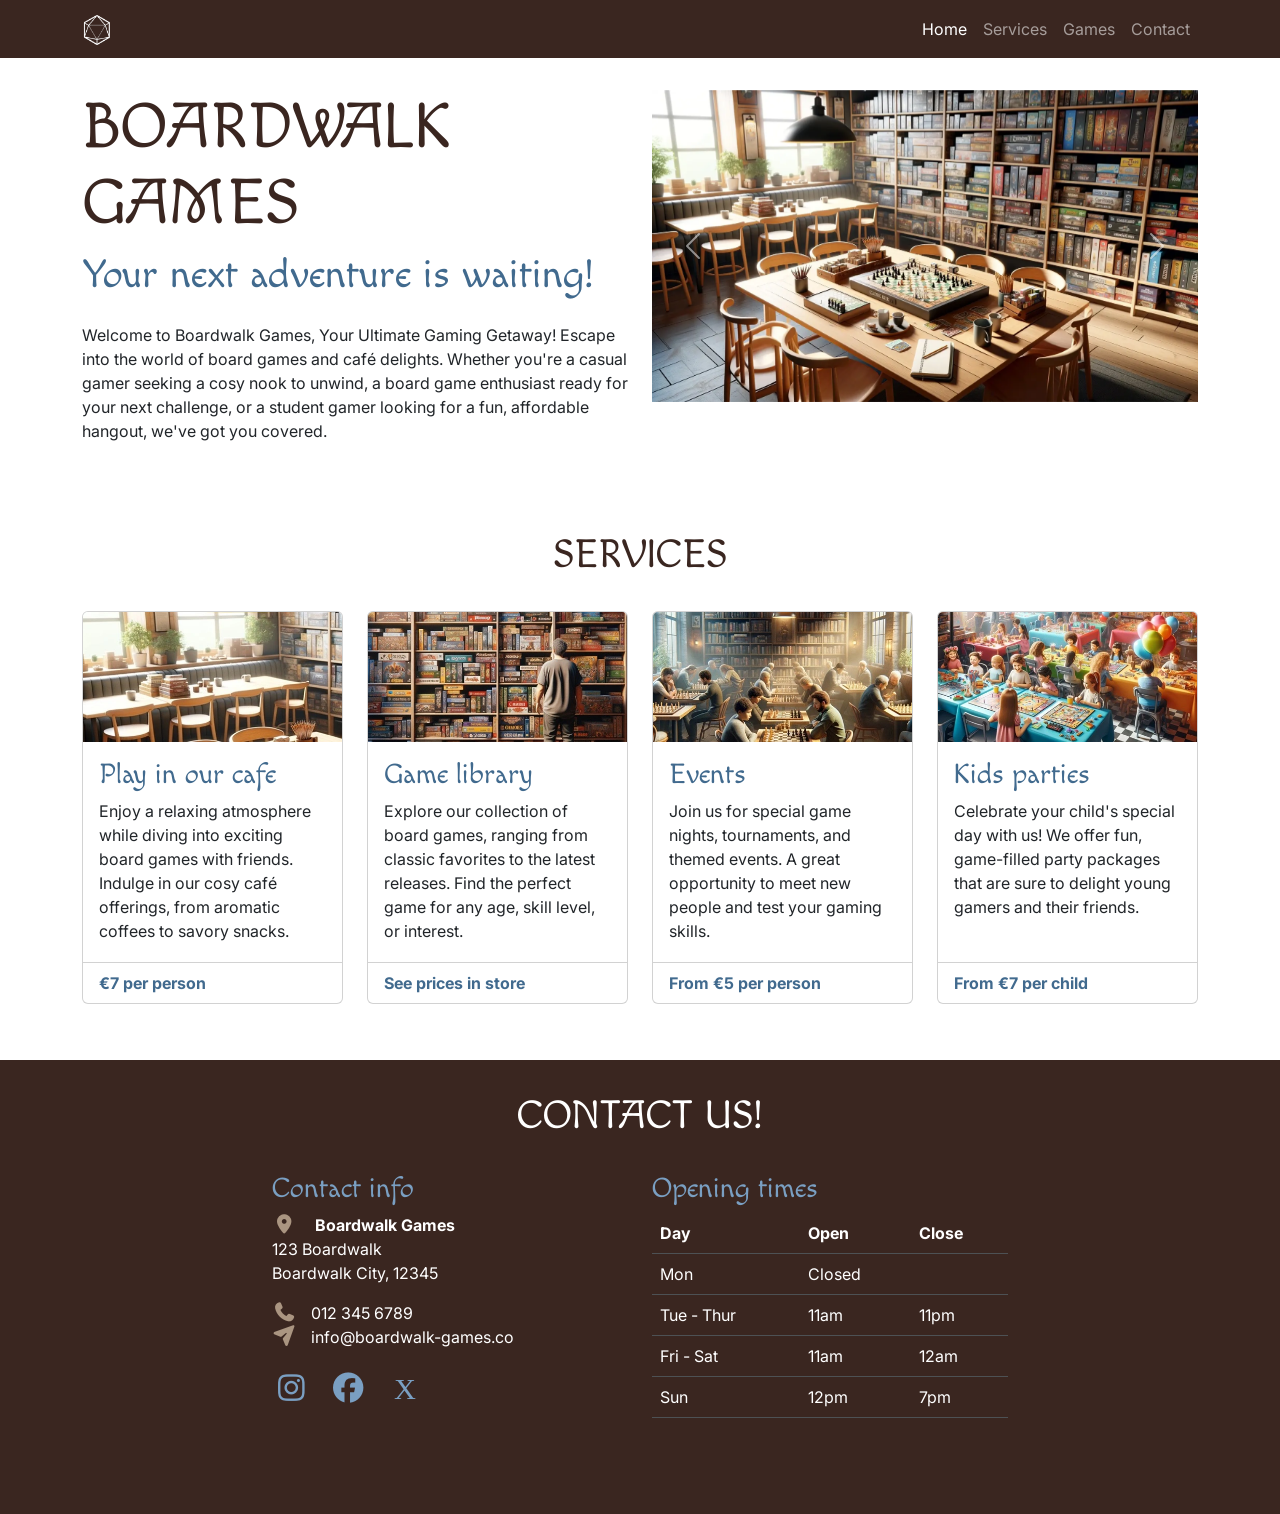
==== index.html @ 3761c01d "Add contact section to home page and games library" ====
<!DOCTYPE html>
<html lang="en">

<head>
    <meta charset="UTF-8">
    <meta name="viewport" content="width=device-width, initial-scale=1.0">
    <meta name="description"
        content="Boardwalk Games, your ultimate gaming retreat!  Perfect for casual gamers, enthusiasts, and student gatherings.  Visit us for your next adventure in board gaming.">
    <title>Boardwalk Games | Home</title> <!-- favicon -->
    <link rel="apple-touch-icon" sizes="180x180" href="assets/favicon/apple-touch-icon.png">
    <link rel="icon" type="image/png" sizes="32x32" href="assets/favicon/favicon-32x32.png">
    <link rel="icon" type="image/png" sizes="16x16" href="assets/favicon/favicon-16x16.png">
    <!-- stylesheet -->
    <link rel="stylesheet" href="vendor/bootstrap/bootstrap.min.css">
    <link rel="stylesheet" href="assets/css/style.css">
    <!-- Font-Awesome stylesheet -->
    <link rel="stylesheet" href="vendor/font-awesome/css/all.min.css">
</head>

<!-- Classes on body work with mt-auto on footer to keep it down at the bottom -->

<body class="d-flex flex-column min-vh-100">

    <!-- Navigation bar -->
    <nav id="navbar" class="navbar navbar-expand-lg" data-bs-theme="dark">
        <div class="container">
            <a class="navbar-brand" href=".">
                <img src="assets/images/logo-sm-white.png" alt="Boardwalk Games logo" class="logo">
            </a>
            <button class="navbar-toggler" type="button" data-bs-toggle="collapse"
                data-bs-target="#navbarSupportedContent" aria-controls="navbarSupportedContent" aria-expanded="false"
                aria-label="Toggle navigation">
                <span class="navbar-toggler-icon"></span>
            </button>
            <div class="collapse navbar-collapse" id="navbarSupportedContent">
                <ul class="navbar-nav ms-auto">
                    <li class="nav-item">
                        <a class="nav-link active" aria-current="page" href=".">Home</a>
                    </li>
                    <li class="nav-item">
                        <a class="nav-link" href="#services">Services</a>
                    </li>
                    <li class="nav-item">
                        <a class="nav-link" href="game-library.html">Games</a>
                    </li>
                    <li class="nav-item">
                        <a class="nav-link" href="#contact">Contact</a>
                    </li>
                </ul>
            </div>
        </div>
    </nav>

    <!-- Header with carousel -->
    <header id="header" class="container section">
        <div class="row">
            <div class="col-12 col-xl-6 text-center text-xl-start">
                <h1 class="display-3">Boardwalk Games</h1>
                <p class="lead display-6 subheading-colour">Your next adventure is waiting!</p>
                <p class="my-4">Welcome to Boardwalk Games, Your Ultimate Gaming Getaway! Escape into the world of board
                    games and café delights. Whether you're a casual gamer seeking a cosy nook to unwind, a board game
                    enthusiast ready for your next challenge, or a student gamer looking for a fun, affordable hangout,
                    we've got you covered.</p>
            </div>
            <div class="col-12 col-xl-6">
                <!-- Bootstrap carousel -->
                <div id="carousel" class="carousel slide" data-bs-ride="carousel">
                    <div class="carousel-inner">
                        <div class="carousel-item active">
                            <img src="assets/images/boardwalk-games-carousel-image-1.webp" class="d-block w-100"
                                alt="The inside of Boardwalk Games with bookshelves filled with boardgames, and wooden tables to play at">
                        </div>
                        <div class="carousel-item">
                            <img src="assets/images/boardwalk-games-carousel-image-2.webp" class="d-block w-100"
                                alt="The inside of Boardwalk Games with bookshelves filled with boardgames, and wooden tables to play at">
                        </div>
                        <div class="carousel-item">
                            <img src="assets/images/boardwalk-games-carousel-image-3.webp" class="d-block w-100"
                                alt="The inside of Boardwalk Games with bookshelves filled with boardgames, and wooden tables to play at">
                        </div>
                        <div class="carousel-item">
                            <img src="assets/images/boardwalk-games-carousel-image-4.webp" class="d-block w-100"
                                alt="The back-room at Boardwalk Games set up for a Dungeons and Dragons evening">
                        </div>
                        <div class="carousel-item">
                            <img src="assets/images/boardwalk-games-carousel-image-5.webp" class="d-block w-100"
                                alt="A cup of steaming coffee on a wooden table, some playing cards, and a notebook.">
                        </div>
                        <div class="carousel-item">
                            <img src="assets/images/boardwalk-games-carousel-image-6.webp" class="d-block w-100"
                                alt="Students playing a card game at Boardwalk Games">
                        </div>
                    </div>
                    <button class="carousel-control-prev" type="button" data-bs-target="#carousel" data-bs-slide="prev">
                        <span class="carousel-control-prev-icon" aria-hidden="true"></span>
                        <span class="visually-hidden">Previous</span>
                    </button>
                    <button class="carousel-control-next" type="button" data-bs-target="#carousel" data-bs-slide="next">
                        <span class="carousel-control-next-icon" aria-hidden="true"></span>
                        <span class="visually-hidden">Next</span>
                    </button>
                </div>
            </div>
        </div>
    </header>

    <!-- main element, purely semantic -->
    <main>
        <!-- Services section -->
        <section id="services" class="container section">
            <div class="row">
                <div class="col-12 text-center">
                    <h2 class="display-6">Services</h2>
                </div>
                <div class="col-12 col-md-6 col-xl-3">
                    <div class="card">
                        <img src="assets/images/services-1.webp" class="card-img-top"
                            alt="Boardwalk games cafe table by a window, stacks of boardgames can be seen on the table">
                        <div class="card-body">
                            <h3 class="card-title subheading-colour">Play in our cafe</h3>
                            <p class="card-text">
                                Enjoy a relaxing atmosphere while diving into exciting board
                                games with friends. Indulge in our cosy café offerings, from
                                aromatic coffees to savory snacks.
                            </p>
                        </div>
                        <div class="card-footer">
                            <p class="mb-0">€7 per person</p>
                        </div>
                    </div>
                </div>
                <div class="col-12 col-md-6 col-xl-3">
                    <div class="card">
                        <img src="assets/images/services-2.webp" class="card-img-top"
                            alt="Board games stacked in bookshelves, a man can be seen browsing the shelves" />
                        <div class="card-body">
                            <!-- bootstrap cards come as h5 by default, changed to h3 to fit project heading hierarchy -->
                            <h3 class="card-title subheading-colour">Game library</h3>
                            <p class="card-text">
                                Explore our collection of board games, ranging from classic
                                favorites to the latest releases. Find the perfect game for
                                any age, skill level, or interest.
                            </p>
                        </div>
                        <div class="card-footer">
                            <p class="mb-0">See prices in store</p>
                        </div>
                    </div>
                </div>
                <div class="col-12 col-md-6 col-xl-3">
                    <div class="card">
                        <img src="assets/images/services-3.webp" class="card-img-top">
                        <div class="card-body">
                            <h3 class="card-title subheading-colour">Events</h3>
                            <p class="card-text">
                                Join us for special game nights, tournaments, and themed
                                events. A great opportunity to meet new people and test your
                                gaming skills.
                            </p>
                        </div>
                        <div class="card-footer">
                            <p class="mb-0">From €5 per person</p>
                        </div>
                    </div>
                </div>
                <div class="col-12 col-md-6 col-xl-3">
                    <div class="card">
                        <img src="assets/images/services-4.webp" class="card-img-top"
                            alt="A kids party being held at Boardwalk Games">
                        <div class="card-body">
                            <h3 class="card-title subheading-colour">Kids parties</h3>
                            <p class="card-text">
                                Celebrate your child's special day with us! We offer fun,
                                game-filled party packages that are sure to delight young
                                gamers and their friends.
                            </p>
                        </div>
                        <div class="card-footer">
                            <p class="mb-0">From €7 per child</p>
                        </div>
                    </div>
                </div>
            </div>
        </section>
    </main>

    <!-- footer - contact section -->
    <footer id="contact" class="mt-auto">
        <div class="container section">
            <div class="row justify-content-center">
                <div class="col-12 text-center">
                    <h2 class="display-6">Contact us!</h2>
                </div>
                <!-- Contact info -->
                <div class="col-12 col-md-6 col-xl-4">
                    <h3 class="subheading-colour">Contact info</h3>
                    <address>
                        <i class="fa-solid fa-location-dot"></i> <strong>Boardwalk Games</strong><br>
                        123 Boardwalk<br>
                        Boardwalk City, 12345<br>
                    </address>
                    <p><i class="fa-solid fa-phone"></i>012 345 6789<br>
                        <i class="fa-solid fa-paper-plane"></i>info@boardwalk-games.co
                    </p>
                    <div class="social-links my-4">
                        <a href="https://www.instagram.com/" target="_blank" rel="noopener"
                            aria-label="Visit our Instagram page (opens in a new tab)"><i
                                class="fa-brands fa-instagram"></i></a>
                        <a href="https://www.facebook.com/" target="_blank" rel="noopener"
                            aria-label="Visit our Facebook page (opens in a new tab)"><i
                                class="fa-brands fa-facebook"></i></a>
                        <a href="https://x.com/" target="_blank" rel="noopener"
                            aria-label="Visit our X page (opens in a new tab)"><i class="fa-brands fa-x"></i></a>
                    </div>
                </div>
                <!-- Opening times -->
                <div class="col-12 col-md-6 col-xl-4">
                    <h3 class="subheading-colour">Opening times</h3>
                    <table class="table table-dark">
                        <tr>
                            <th>Day</th>
                            <th>Open</th>
                            <th>Close</th>
                        </tr>
                        <tr>
                            <td>Mon</td>
                            <td>Closed</td>
                            <td></td>
                        </tr>
                        <tr>
                            <td>Tue - Thur</td>
                            <td>11am</td>
                            <td>11pm</td>
                        </tr>
                        <tr>
                            <td>Fri - Sat</td>
                            <td>11am</td>
                            <td>12am</td>
                        </tr>
                        <tr>
                            <td>Sun</td>
                            <td>12pm</td>
                            <td>7pm</td>
                        </tr>
                    </table>
                </div>
            </div>
        </div>
    </footer>

    <script src="vendor/bootstrap/bootstrap.bundle.min.js"></script>
</body>

</html>
---- assets/css/style.css ----
@import url("https://fonts.bunny.net/css?family=inter:400,400i,700,700i|macondo:400");

:root {
    --primary-font: "Inter", sans-serif;
    --secondary-font: "Macondo", cursive;
    --primary-colour: #3a2620; /* dark brown */
    --secondary-colour: #aa9581; /* light brown */
    --highlight-colour: #416a8e; /* blue */
    --highlight-colour-light: #7a9fc2; /* light blue */
}

body {
    font-family: var(--primary-font);
}

h1,
h2,
h3 {
    font-family: var(--secondary-font);
    color: var(--primary-colour);
}

h1,
h2 {
    text-transform: uppercase;
}

h2 {
    margin-bottom: 2rem;
}

.subheading-colour {
    color: var(--highlight-colour);
}

.section {
    margin-top: 2rem;
    margin-bottom: 2rem;
}

/* navbar */
#navbar {
    background-color: var(--primary-colour);
}

#navbar .logo {
    width: 30px;
}

/* header */

#header .lead {
    font-family: var(--secondary-font);
}

/* services */

#services .card-footer {
    font-weight: bold;
    color: var(--highlight-colour);
    background-color: transparent;
}

#services .card {
    margin-bottom: 1.5rem;
}

/* games library */

.games .card-footer {
    background-color: transparent;
    border-width: 0;
}

.games .card {
    margin-bottom: 1.5rem;
}

.games .game-data-caption
{
    font-style: italic;
}

/* footer */

#contact {
    background-color: var(--primary-colour);
    color: white;
    padding-bottom: 3rem;
}

#contact h2 {
    color: white;
}

#contact .subheading-colour {
    color: var(--highlight-colour-light);
}

#contact i {
    color: var(--secondary-colour);
    font-size: 1.2rem;
    margin-right: 15px;
}

#contact .social-links i {
    color: var(--highlight-colour-light);
    font-size: 1.9rem;
    transition: color 0.3s ease-in-out;
}

#contact .social-links i:hover {
    color: var(--secondary-colour);
}

#contact .table-dark * {
    background-color: transparent;
}

/* Medium devices, tablets and up */
@media screen and (min-width: 768px) {
    /* Make the services cards the same height so the bases align */
    #services .card-body {
        min-height: 190px;
    }

    /* Make the game cards the same height so the bases align */
    #fav-games .card-body {
        min-height: 215px;
    }
}

/* Large devices, small laptops and up */
@media screen and (min-width: 992px) {
    /* Make the services cards the same height so the bases align */
    #services .card-body {
        min-height: auto;
    }

    /* Make the game cards the same height so the bases align */
    #fav-games .card-body {
        min-height: auto;
    }
}

/* Extra-large devices, laptops and up */
@media screen and (min-width: 1200px) {
    /* Make the services cards the same height so the bases align */
    #services .card-body {
        min-height: 220px;
    }

    /* Make the game cards the same height so the bases align */
    #fav-games .card-body {
        min-height: 270px;
    }
}

/* Extra-extra-large devices, larger laptops and up */
@media screen and (min-width: 1400px) {
    /* Make the services cards the same height so the bases align */
    #services .card-body {
        min-height: 200px;
    }

    /* Make the game cards the same height so the bases align */
    #new-games .card-body {
        min-height: 195px;
    }
    #fav-games .card-body {
        min-height: 220px;
    }
}

/* grid visualisation CSS for testing */
/*
.container,
.row {
    border: 2px solid black;
}

.col-12 {
    border: 2px solid white;
    background-color: lightgray;
}
*/
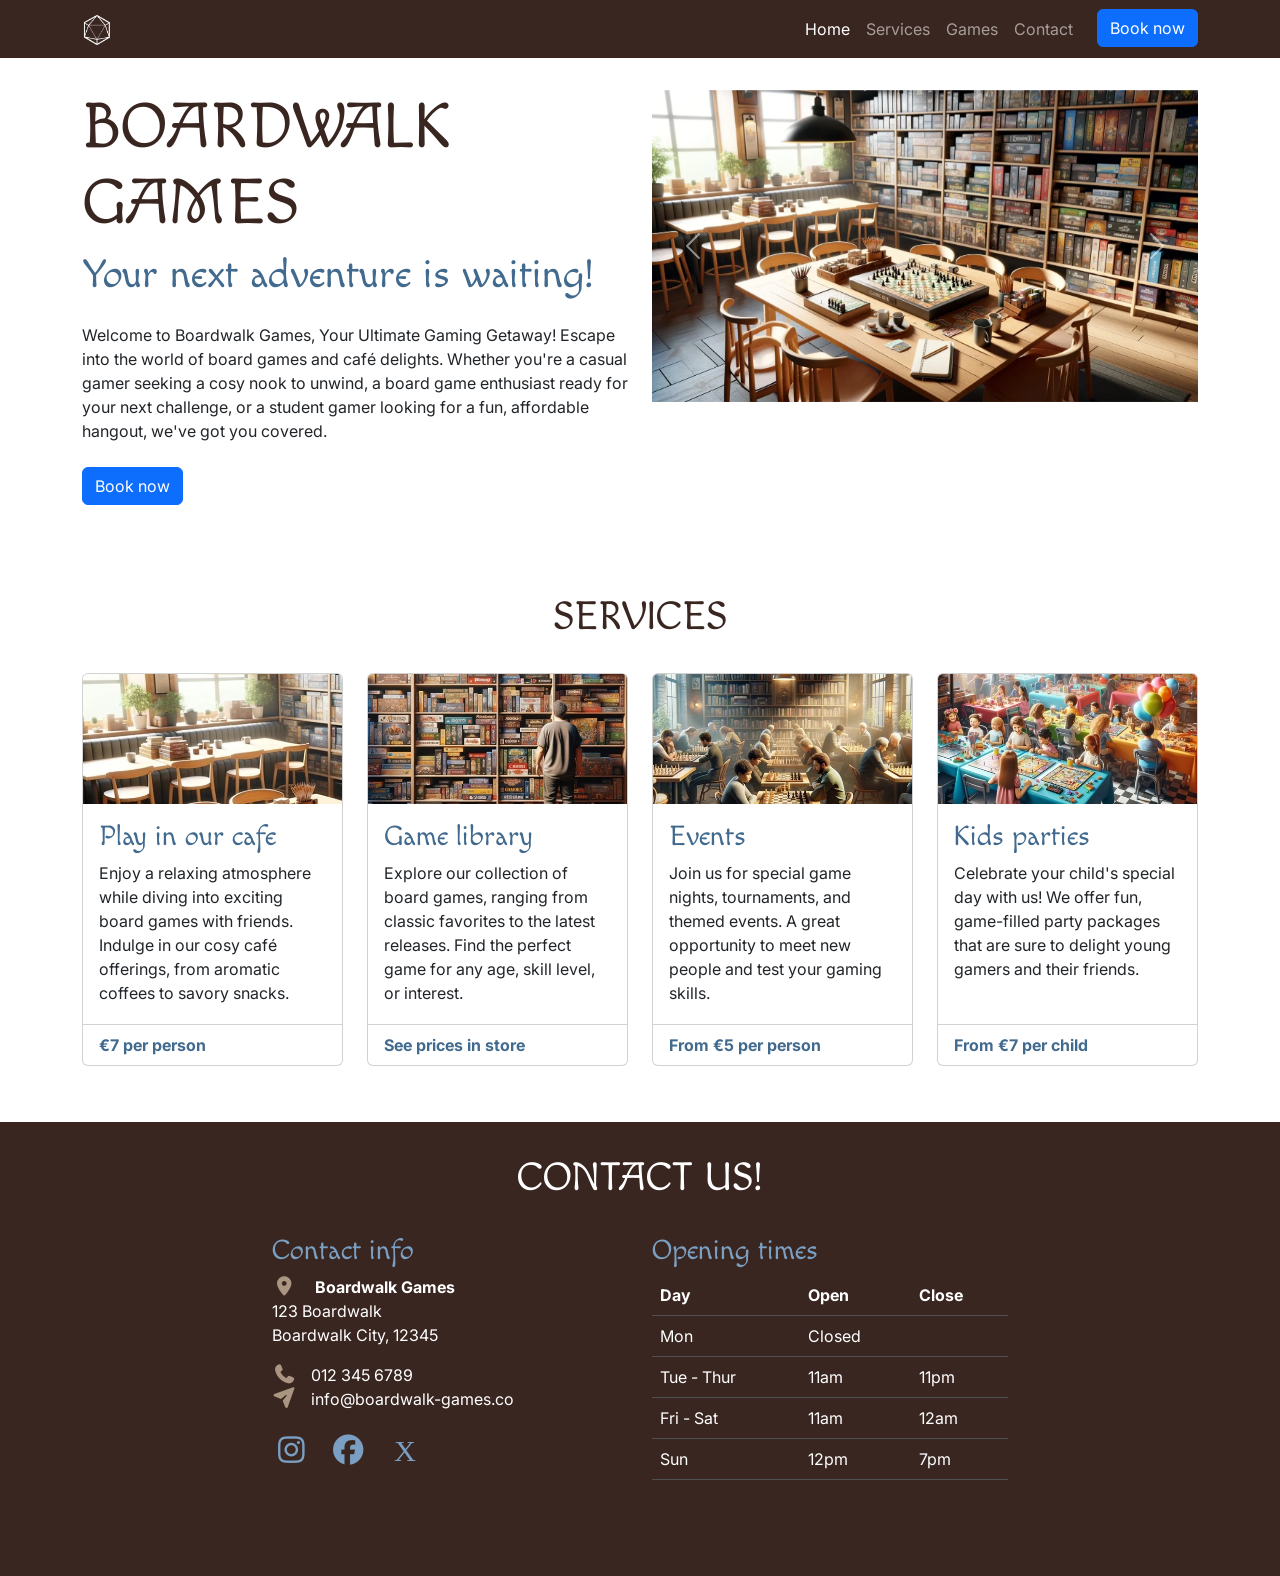
==== commit da24de38: "Add the booking page" ====
--- a/index.html
+++ b/index.html
@@ -46,6 +46,9 @@
                     <li class="nav-item">
                         <a class="nav-link" href="#contact">Contact</a>
                     </li>
+                    <li class="nav-item">
+                        <a class="btn btn-primary ms-lg-3" href="booking.html">Book now</a>
+                    </li>
                 </ul>
             </div>
         </div>
@@ -61,6 +64,7 @@
                     games and café delights. Whether you're a casual gamer seeking a cosy nook to unwind, a board game
                     enthusiast ready for your next challenge, or a student gamer looking for a fun, affordable hangout,
                     we've got you covered.</p>
+                    <a class="btn btn-primary mb-4" href="booking.html">Book now</a>
             </div>
             <div class="col-12 col-xl-6">
                 <!-- Bootstrap carousel -->
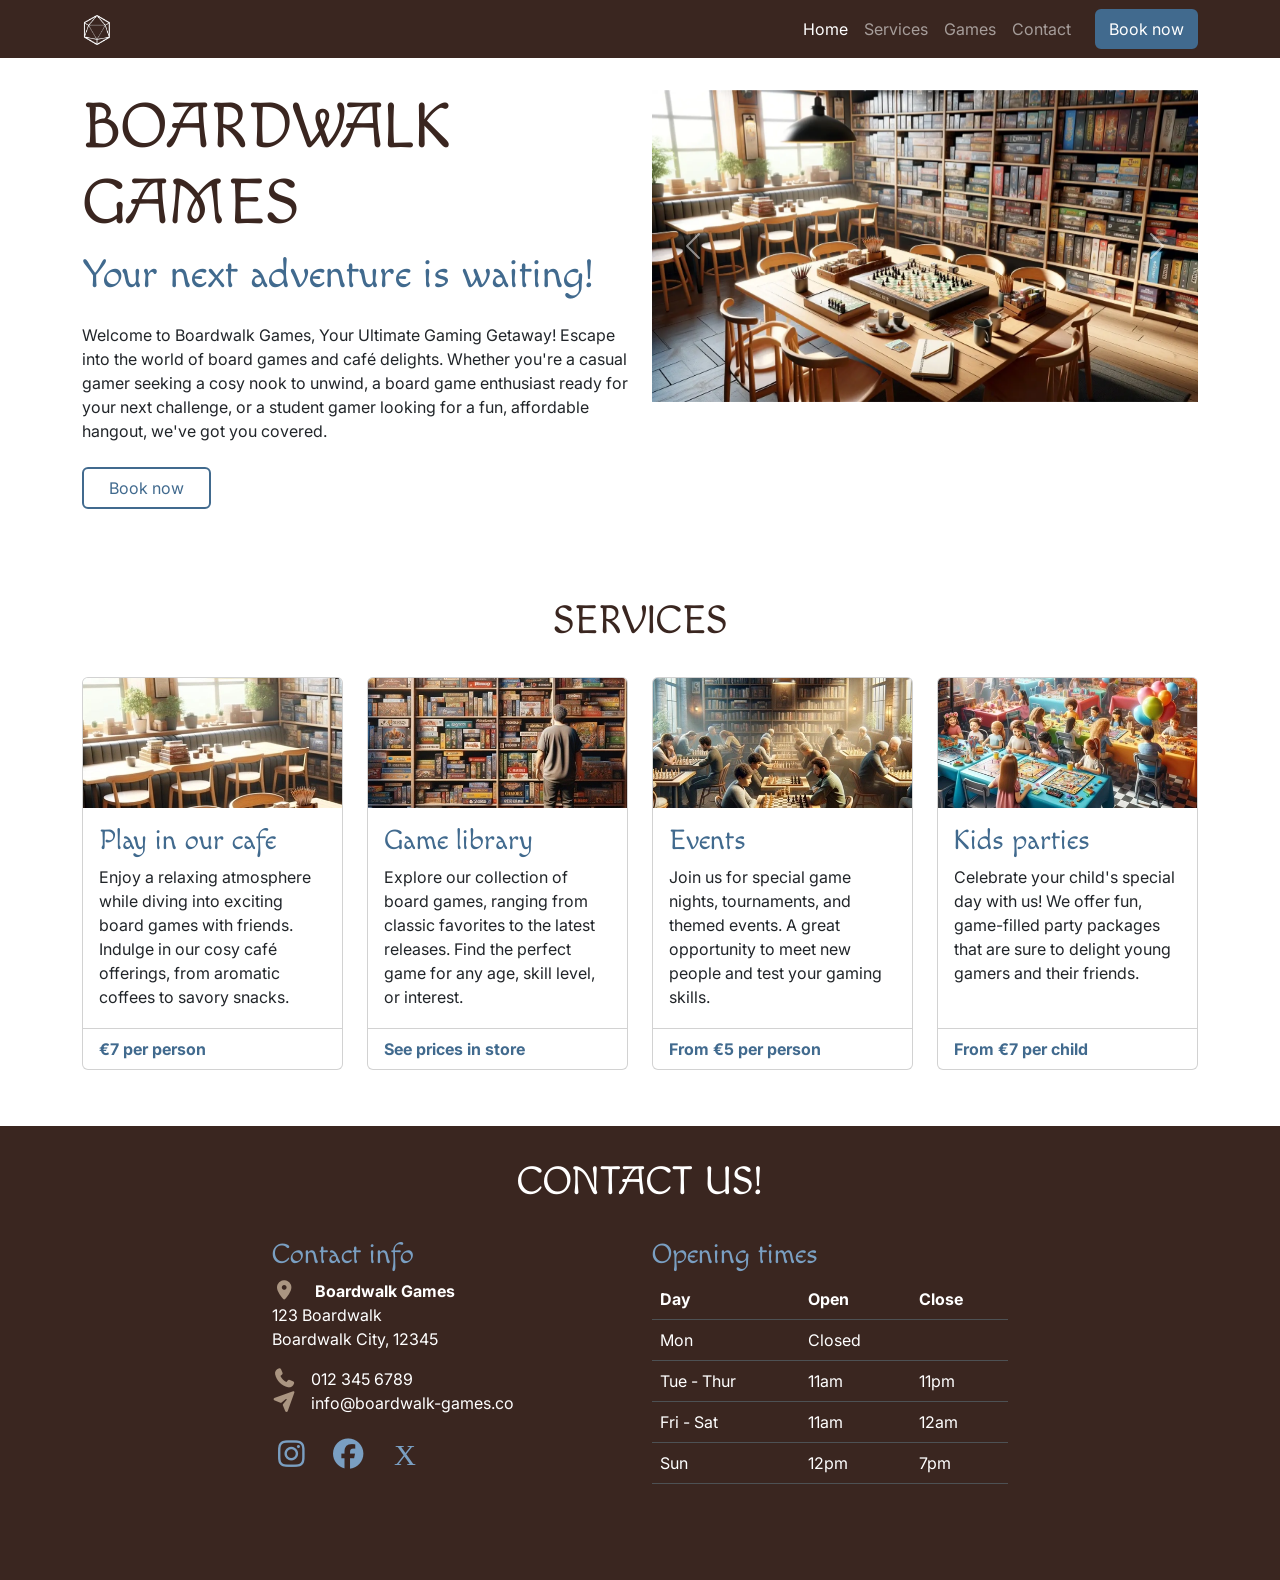
==== commit db818f71: "Style buttons to harmonise with rest of design" ====
--- a/index.html
+++ b/index.html
@@ -47,7 +47,7 @@
                         <a class="nav-link" href="#contact">Contact</a>
                     </li>
                     <li class="nav-item">
-                        <a class="btn btn-primary ms-lg-3" href="booking.html">Book now</a>
+                        <a class="btn custom-button-filled ms-lg-3" href="booking.html">Book now</a>
                     </li>
                 </ul>
             </div>
@@ -64,7 +64,7 @@
                     games and café delights. Whether you're a casual gamer seeking a cosy nook to unwind, a board game
                     enthusiast ready for your next challenge, or a student gamer looking for a fun, affordable hangout,
                     we've got you covered.</p>
-                    <a class="btn btn-primary mb-4" href="booking.html">Book now</a>
+                    <a class="btn custom-button-outline mb-4" href="booking.html">Book now</a>
             </div>
             <div class="col-12 col-xl-6">
                 <!-- Bootstrap carousel -->
--- a/assets/css/style.css
+++ b/assets/css/style.css
@@ -38,6 +38,32 @@
     margin-bottom: 2rem;
 }
 
+/* buttons */
+
+.custom-button-filled {
+    border: 2px solid var(--highlight-colour);
+    background-color: var(--highlight-colour);
+    color: white;
+}
+
+.custom-button-filled:hover {
+    border: 2px solid var(--secondary-colour);
+    background-color: var(--secondary-colour);
+    color: white;
+}
+
+.custom-button-outline {
+    border: 2px solid var(--highlight-colour);
+    color: var(--highlight-colour);
+    background-color: transparent;
+    padding: 7px 25px;
+}
+
+.custom-button-outline:hover {
+    color: white;
+    background-color: var(--highlight-colour);
+}
+
 /* navbar */
 #navbar {
     background-color: var(--primary-colour);
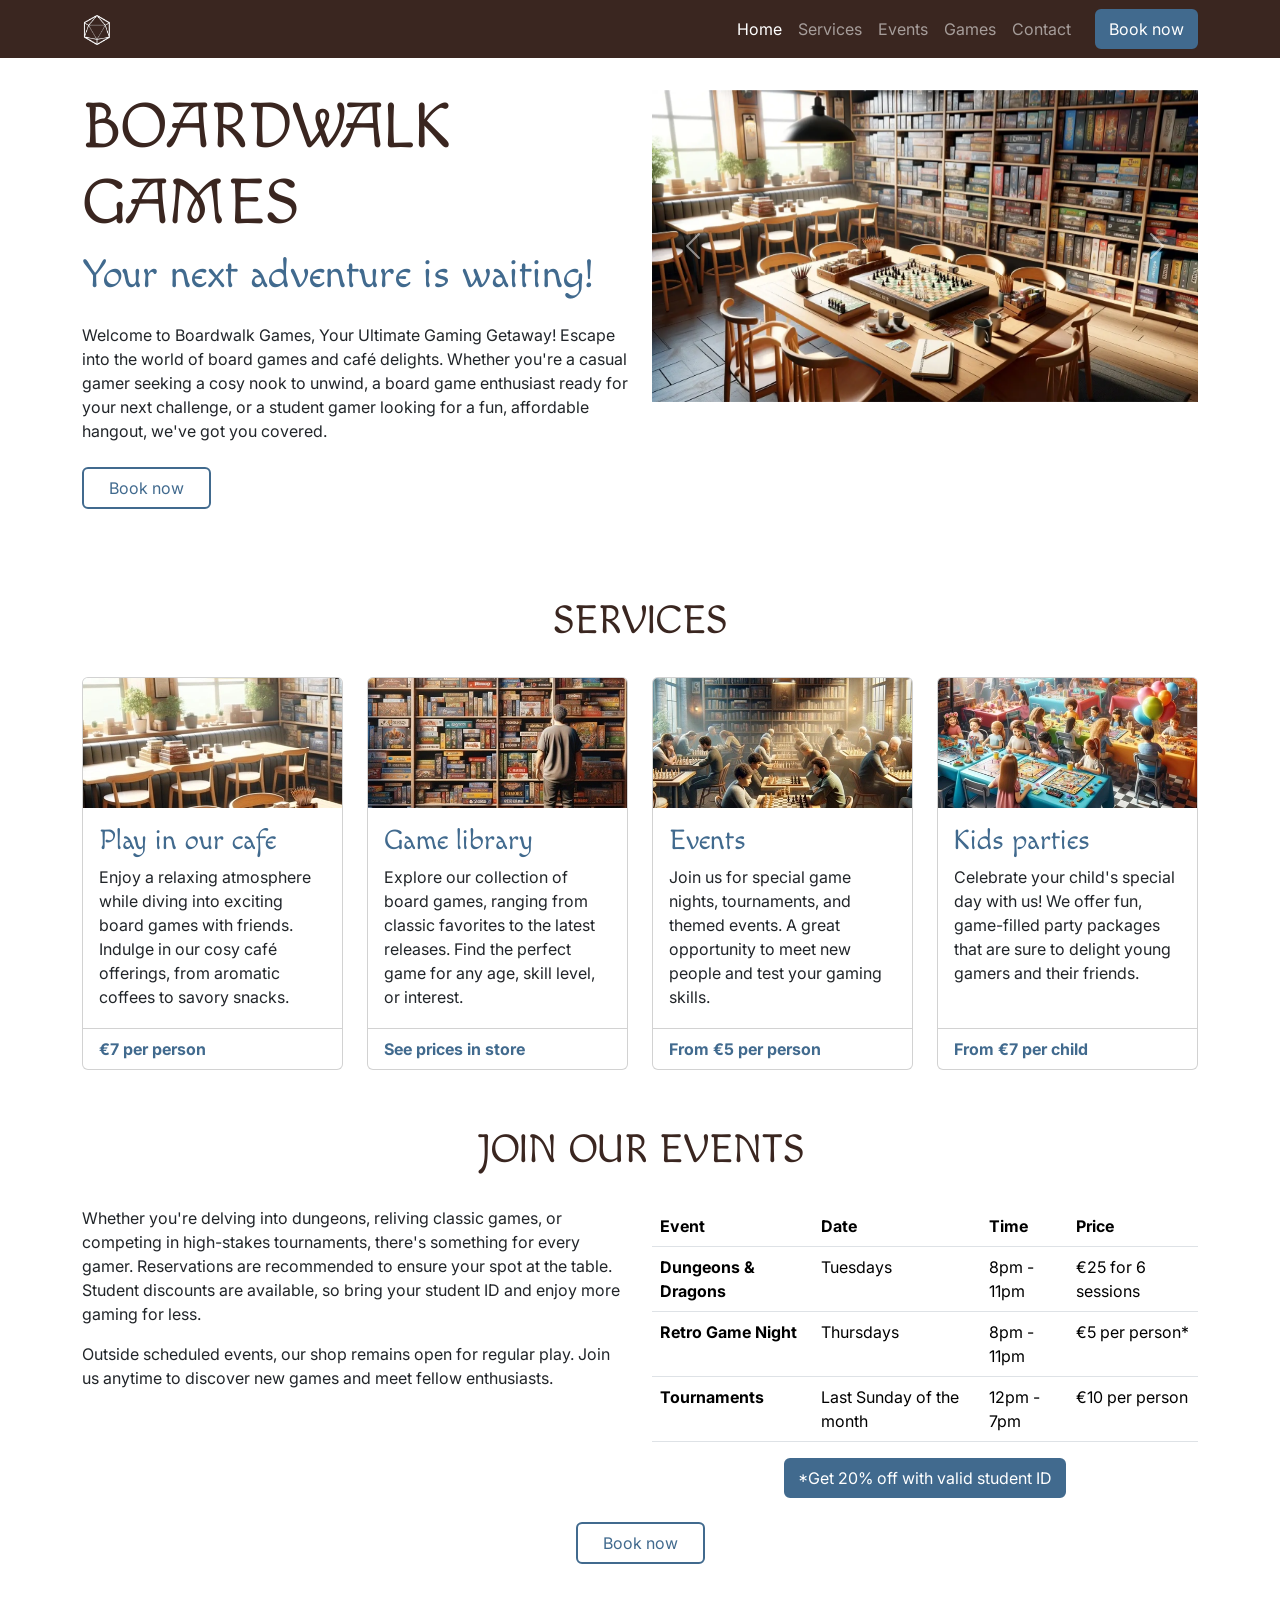
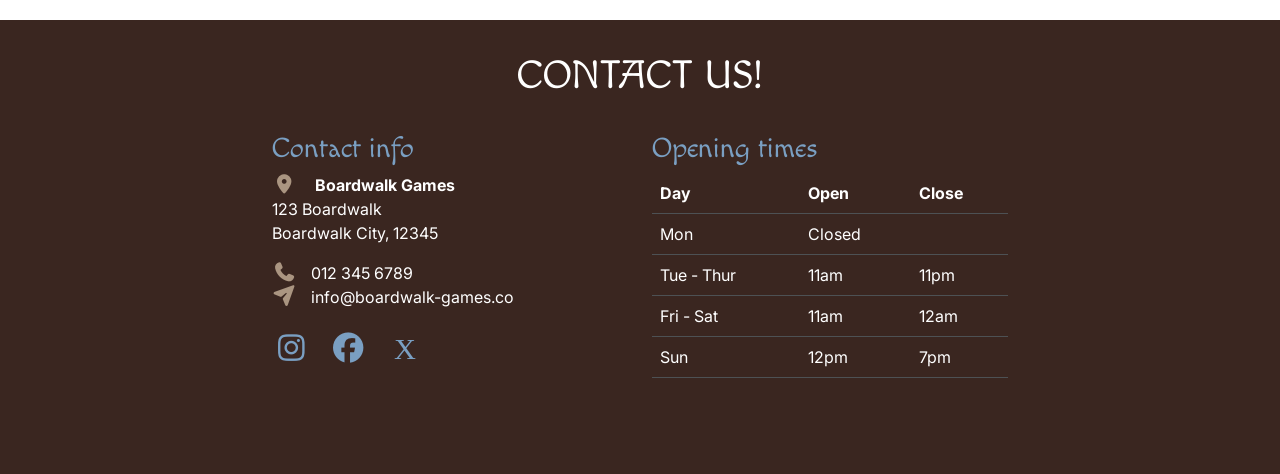
==== commit 224e35b5: "Add events section to home page" ====
--- a/index.html
+++ b/index.html
@@ -41,6 +41,9 @@
                         <a class="nav-link" href="#services">Services</a>
                     </li>
                     <li class="nav-item">
+                        <a class="nav-link" href="#events">Events</a>
+                    </li>
+                    <li class="nav-item">
                         <a class="nav-link" href="game-library.html">Games</a>
                     </li>
                     <li class="nav-item">
@@ -64,7 +67,7 @@
                     games and café delights. Whether you're a casual gamer seeking a cosy nook to unwind, a board game
                     enthusiast ready for your next challenge, or a student gamer looking for a fun, affordable hangout,
                     we've got you covered.</p>
-                    <a class="btn custom-button-outline mb-4" href="booking.html">Book now</a>
+                <a class="btn custom-button-outline mb-4" href="booking.html">Book now</a>
             </div>
             <div class="col-12 col-xl-6">
                 <!-- Bootstrap carousel -->
@@ -183,6 +186,58 @@
                             <p class="mb-0">From €7 per child</p>
                         </div>
                     </div>
+                </div>
+            </div>
+        </section>
+
+        <!-- Events section -->
+        <section id="events" class="container section">
+            <div class="row justify-content-center">
+                <div class="col-12 text-center">
+                    <h2 class="display-6">Join our events</h2>
+                </div>
+                <div class="col-12 col-xl-6">
+                    <p>Whether you're delving into dungeons, reliving classic games, or competing in high-stakes
+                        tournaments, there's something for every gamer. Reservations are recommended to ensure your spot
+                        at the table. Student discounts are available, so bring your student ID and enjoy more gaming
+                        for less.</p>
+                    <p>Outside scheduled events, our shop remains open for regular play. Join us anytime to discover new
+                        games and meet fellow enthusiasts.</p>
+                </div>
+                <div class="col-12 col-xl-6">
+                    <table class="table table-hover">
+                        <tr>
+                            <th>Event</th>
+                            <th>Date</th>
+                            <th>Time</th>
+                            <th>Price</th>
+                        </tr>
+                        <tr>
+                            <td>Dungeons & Dragons</td>
+                            <td>Tuesdays</td>
+                            <td>8pm - 11pm</td>
+                            <td>€25 for 6 sessions</td>
+                        </tr>
+                        <tr>
+                            <td>Retro Game Night</td>
+                            <td>Thursdays</td>
+                            <td>8pm - 11pm</td>
+                            <td>€5 per person*</td>
+                        </tr>
+                        <tr>
+                            <td>Tournaments</td>
+                            <td>Last Sunday of the month</td>
+                            <td>12pm - 7pm</td>
+                            <td>€10 per person</td>
+                        </tr>
+                    </table>
+                    <div class="d-flex justify-content-center">
+                        <p id="discount-button" class="btn custom-button-filled text-no-wrap">*Get 20% off with valid
+                            student ID</p>
+                    </div>
+                </div>
+                <div class="col-12 d-flex justify-content-center">
+                    <a class="btn custom-button-outline mt-2 mb-4" href="booking.html">Book now</a>
                 </div>
             </div>
         </section>
--- a/assets/css/style.css
+++ b/assets/css/style.css
@@ -46,6 +46,7 @@
     color: white;
 }
 
+.custom-button-filled:focus-visible,
 .custom-button-filled:hover {
     border: 2px solid var(--secondary-colour);
     background-color: var(--secondary-colour);
@@ -59,6 +60,7 @@
     padding: 7px 25px;
 }
 
+.custom-button-outline:focus-visible,
 .custom-button-outline:hover {
     color: white;
     background-color: var(--highlight-colour);
@@ -89,6 +91,12 @@
 
 #services .card {
     margin-bottom: 1.5rem;
+}
+
+/* events */
+
+#events td:first-child {
+  font-weight: bold;
 }
 
 /* games library */
@@ -141,6 +149,17 @@
 
 #contact .table-dark * {
     background-color: transparent;
+}
+
+/* Tiny devices */
+@media screen and (max-width: 576px) {
+    #events table {
+        font-size: smaller;
+    }
+
+    #discount-button {
+        width: 100%;
+    }
 }
 
 /* Medium devices, tablets and up */
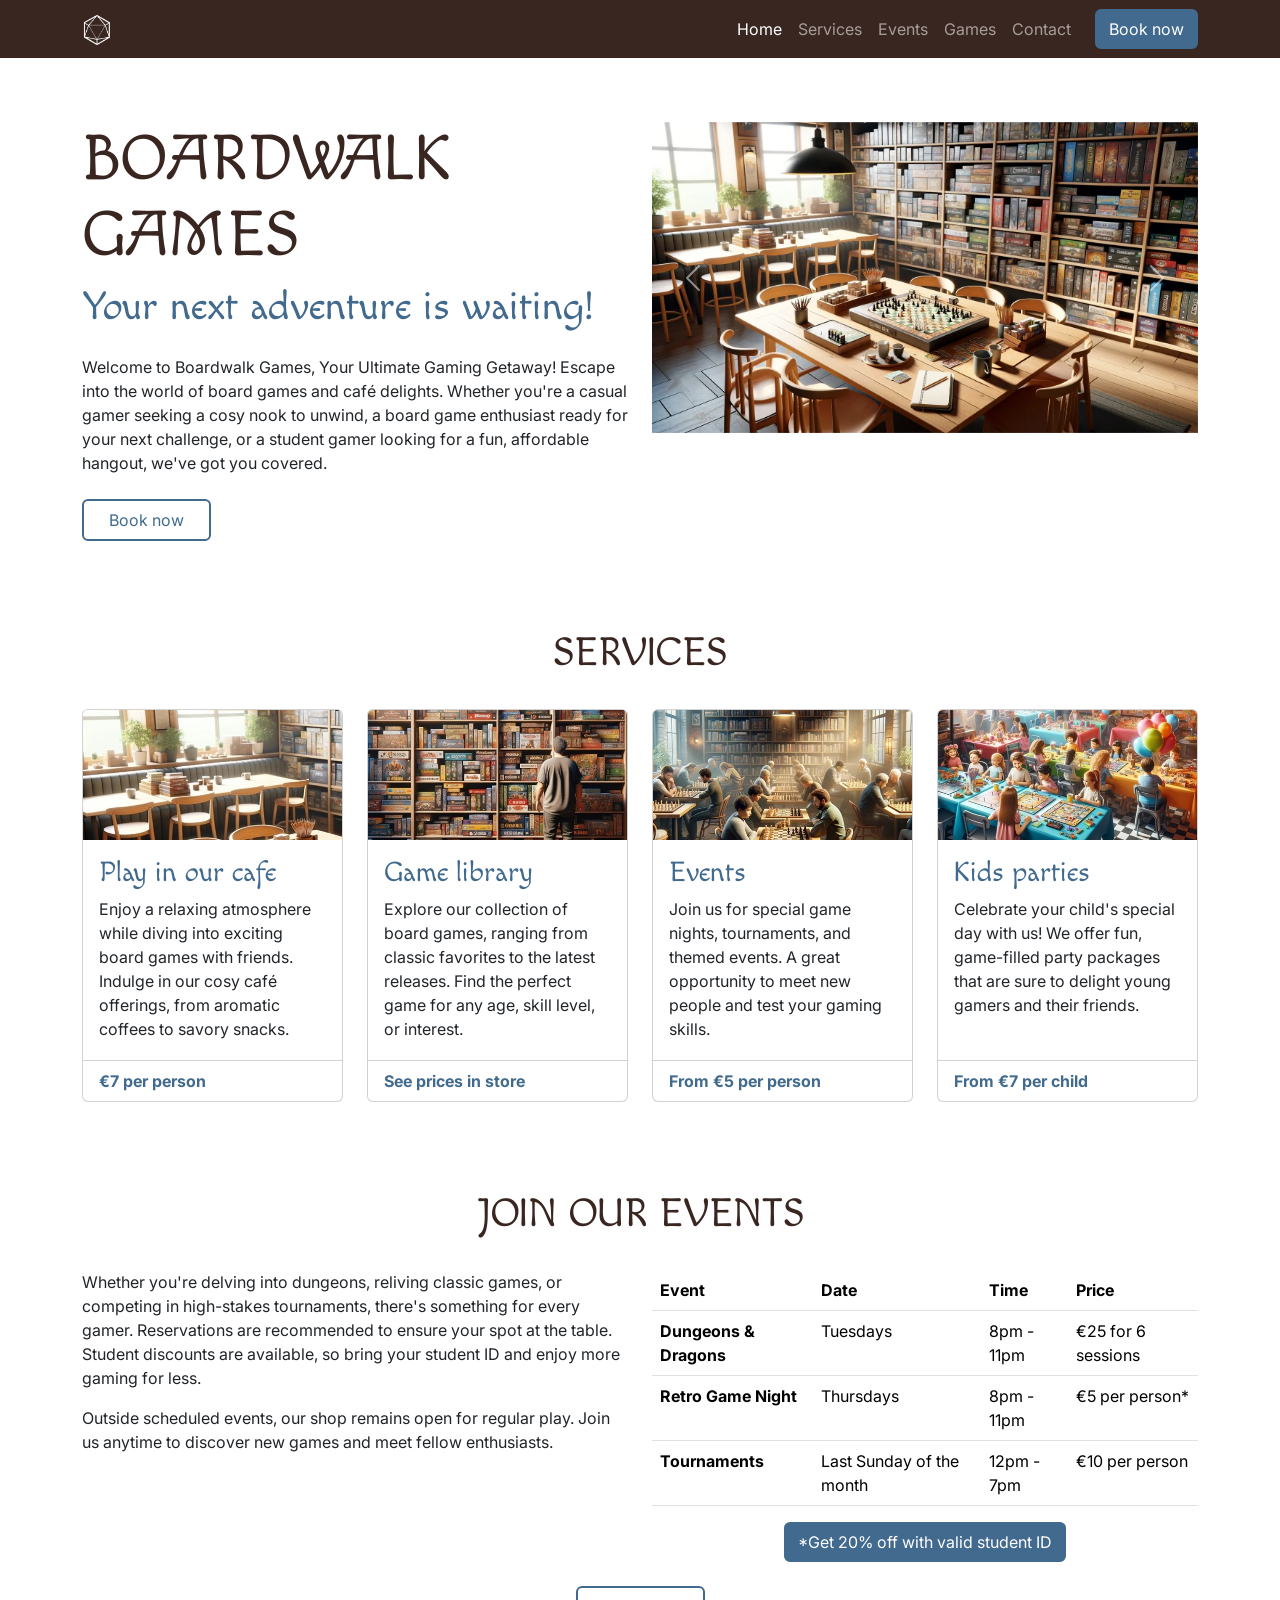
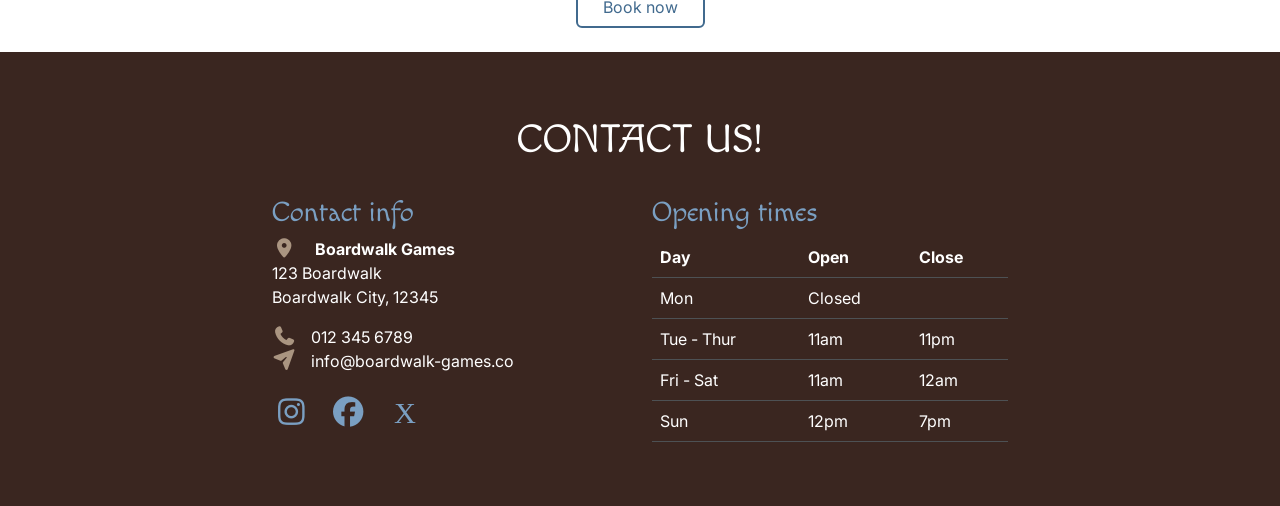
==== commit cc1ab6fc: "Fix the navbar to the top of the viewport" ====
--- a/index.html
+++ b/index.html
@@ -22,7 +22,7 @@
 <body class="d-flex flex-column min-vh-100">
 
     <!-- Navigation bar -->
-    <nav id="navbar" class="navbar navbar-expand-lg" data-bs-theme="dark">
+    <nav id="navbar" class="navbar navbar-expand-lg fixed-top" data-bs-theme="dark">
         <div class="container">
             <a class="navbar-brand" href=".">
                 <img src="assets/images/logo-sm-white.png" alt="Boardwalk Games logo" class="logo">
--- a/assets/css/style.css
+++ b/assets/css/style.css
@@ -11,6 +11,7 @@
 
 body {
     font-family: var(--primary-font);
+    padding-top: 57.55px; /* Leave room for the fixed navbar */
 }
 
 h1,
@@ -34,8 +35,7 @@
 }
 
 .section {
-    margin-top: 2rem;
-    margin-bottom: 2rem;
+    padding-top: 4rem;
 }
 
 /* buttons */
@@ -216,16 +216,3 @@
         min-height: 220px;
     }
 }
-
-/* grid visualisation CSS for testing */
-/*
-.container,
-.row {
-    border: 2px solid black;
-}
-
-.col-12 {
-    border: 2px solid white;
-    background-color: lightgray;
-}
-*/
